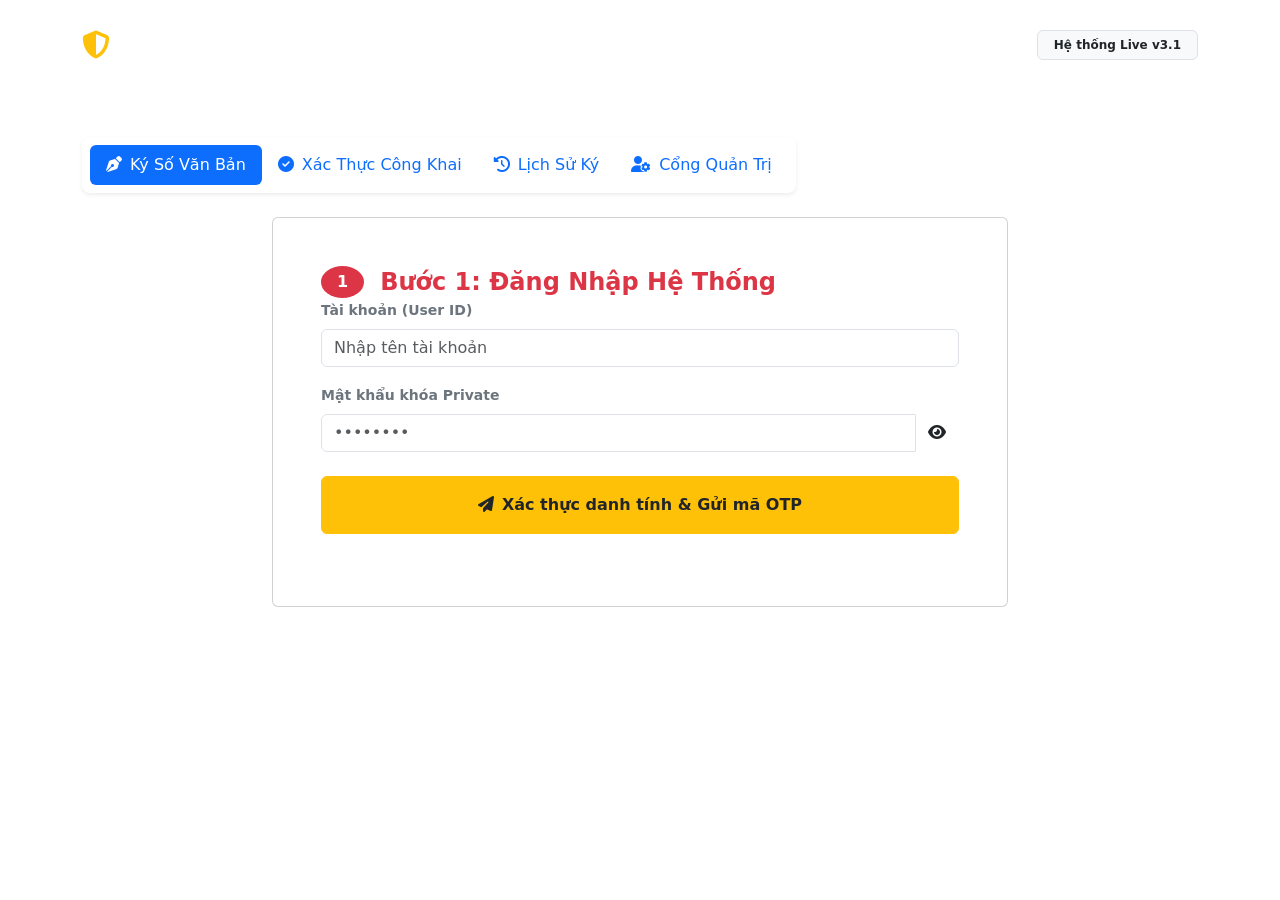
==== app/index.html @ 24457480 "sửa front end, placeholder" ====
<!DOCTYPE html>
<html lang="vi">

<head>
    <meta charset="UTF-8">
    <meta name="viewport" content="width=device-width, initial-scale=1.0">
    <title>Cổng Ký Số DXC</title>
    <link href="https://cdn.jsdelivr.net/npm/bootstrap@5.3.0/dist/css/bootstrap.min.css" rel="stylesheet">
    <link rel="icon" type="image/png" href="/static/images/mini.png">
    <link href="https://cdnjs.cloudflare.com/ajax/libs/font-awesome/6.4.0/css/all.min.css" rel="stylesheet">
    <link rel="stylesheet" href="/static/css/style.css">
    <script src="https://cdnjs.cloudflare.com/ajax/libs/pdf.js/3.11.174/pdf.min.js"></script>
</head>

<body>

    <nav class="navbar navbar-dark navbar-custom py-3">
        <div class="container">
            <div class="d-flex align-items-center">
                <i class="fa-solid fa-shield-halved text-warning fs-3 me-3"></i>
                <div>
                    <a class="navbar-brand fw-bold m-0 p-0 fs-4" href="#">DXC REMOTE SIGNING PORTAL</a>
                    <div class="text-white-50 small">Hạ tầng chứng thực và Ký số tập trung nội bộ</div>
                </div>
            </div>
            <span class="badge bg-light text-dark px-3 py-2 border">Hệ thống Live v3.1</span>
        </div>
    </nav>

    <div class="container my-5">
        <div class="row mb-4">
            <div class="col-12 text-center text-md-start">
                <div class="bg-white p-2 rounded-3 shadow-sm d-inline-flex flex-wrap gap-1">
                    <ul class="nav nav-pills flex-column flex-sm-row" id="pkiTabs" role="tablist">
                        <li class="nav-item">
                            <button class="nav-link active" id="sign-tab" data-bs-toggle="pill" data-bs-target="#sign"
                                type="button"><i class="fa-solid fa-pen-nib me-2"></i>Ký Số Văn Bản</button>
                        </li>
                        <li class="nav-item">
                            <button class="nav-link" id="verify-tab" data-bs-toggle="pill" data-bs-target="#verify"
                                type="button"><i class="fa-solid fa-circle-check me-2"></i>Xác Thực Công Khai</button>
                        </li>
                        <li class="nav-item">
                            <button class="nav-link" id="signhistory-tab" data-bs-toggle="pill"
                                data-bs-target="#signhistory" type="button"><i
                                    class="fa-solid fa-clock-rotate-left me-2"></i>Lịch Sử Ký</button>
                        </li>
                        <li class="nav-item">
                            <button class="nav-link" id="admin-tab" data-bs-toggle="pill" data-bs-target="#admin"
                                type="button"><i class="fa-solid fa-user-gear me-2"></i>Cổng Quản Trị</button>
                        </li>
                    </ul>
                </div>
            </div>
        </div>

        <div class="tab-content" id="pkiTabsContent">
            <div class="tab-pane fade show active" id="sign" role="tabpanel">
                <div class="row justify-content-center">
                    <div class="col-12 col-lg-8">
                        <div class="card card-custom p-4 p-md-5">

                            <form id="panel_step_1" onsubmit="event.preventDefault(); executeRequestOTP();">
                                <div id="resume_session_banner"
                                    class="alert alert-success border-0 rounded-3 mb-4 d-none">
                                    <i class="fa-solid fa-circle-check me-1"></i>
                                    Phiên OTP của tài khoản <span id="resume_session_uid" class="fw-bold"></span> vẫn
                                    còn hiệu lực.
                                    Nhập lại mật khẩu bên dưới rồi bấm nút này để tiếp tục ký ngay, <b>không cần xin mã
                                        OTP mới</b>.
                                    <button type="button" class="btn btn-success btn-sm fw-bold w-100 mt-2"
                                        onclick="resumeSessionContinueSigning()">
                                        <i class="fa-solid fa-arrow-right me-1"></i> Tiếp tục ký ngay
                                    </button>
                                </div>
                                <div class="d-flex align-items-center wizard-step-header">
                                    <span class="badge bg-danger rounded-circle me-3 px-3 py-2 fs-6">1</span>
                                    <h4 class="m-0 fw-bold text-danger">Bước 1: Đăng Nhập Hệ Thống</h4>
                                </div>
                                <div class="mb-3">
                                    <label class="form-label small fw-bold text-secondary">Tài khoản (User ID)</label>
                                    <input type="text" id="sign_uid" class="form-control"
                                        placeholder="Nhập tên tài khoản">
                                </div>
                                <div class="mb-4">
                                    <label class="form-label small fw-bold text-secondary">Mật khẩu khóa Private</label>
                                    <div class="input-group">
                                        <input type="password" id="sign_pwd" class="form-control"
                                            placeholder="••••••••">
                                        <button class="btn" type="button"
                                            onclick="togglePasswordVisibility('sign_pwd', this)"><i
                                                class="fa-solid fa-eye"></i></button>
                                    </div>
                                </div>
                                <button type="submit" id="btn_otp"
                                    class="btn btn-warning w-100 btn-action text-dark fw-bold py-3"><i
                                        class="fa-solid fa-paper-plane me-2"></i>Xác thực danh tính & Gửi mã
                                    OTP</button>
                            </form>

                            <form id="panel_step_2" class="d-none"
                                onsubmit="event.preventDefault(); executeVerifyOTP();">
                                <div class="d-flex align-items-center wizard-step-header">
                                    <span class="badge bg-warning text-dark rounded-circle me-3 px-3 py-2 fs-6">2</span>
                                    <h4 class="m-0 fw-bold text-warning text-dark">Bước 2: Xác Thực Mã OTP</h4>
                                </div>
                                <div class="alert alert-info border-0 rounded-3 mb-4">Hạ tầng CA đã gửi mã OTP về Email
                                    của tài khoản: <span id="txt_active_user" class="fw-bold text-danger"></span></div>
                                <div class="mb-4">
                                    <label class="form-label small fw-bold text-secondary">Nhập mã xác thực OTP gồm 6
                                        chữ số</label>
                                    <input type="text" id="sign_otp" class="form-control otp-input" placeholder="000000"
                                        maxlength="6">
                                </div>
                                <div class="row g-2">
                                    <div class="col-4"><button type="button" onclick="backToStep1()"
                                            class="btn btn-outline-secondary w-100 btn-action py-3">Quay lại</button>
                                    </div>
                                    <div class="col-8"><button type="submit" id="btn_verify_otp"
                                            class="btn btn-warning text-dark fw-bold w-100 btn-action py-3">XÁC THỰC MÃ
                                            OTP</button></div>
                                </div>
                            </form>

                            <form id="panel_step_3" class="d-none"
                                onsubmit="event.preventDefault(); executeBatchSign();">
                                <div class="d-flex align-items-center justify-content-between wizard-step-header">
                                    <div class="d-flex align-items-center">
                                        <span class="badge bg-success rounded-circle me-3 px-3 py-2 fs-6">3</span>
                                        <h4 class="m-0 fw-bold text-success">Bước 3: Tải Lên Văn Bản & Ký Số</h4>
                                    </div>
                                    <div class="d-flex align-items-center gap-3">
                                        <!-- Khung hiển thị ảnh chữ ký xem trước -->
                                        <img id="header_signature_preview" src="/static/images/logo_ctut.png"
                                            alt="Chữ ký hiện tại" title="Chữ ký sẽ được sử dụng đóng dấu"
                                            style="height: 35px; max-width: 120px; object-fit: contain; border: 1px dashed #ccc; padding: 2px; border-radius: 4px; background-color: #f8f9fa;">
                                        <button type="button"
                                            class="btn btn-sm btn-outline-dark rounded-3 fw-bold px-3 py-2 shadow-sm"
                                            data-bs-toggle="modal" data-bs-target="#userSelfUpdateModal">
                                            <i class="fa-solid fa-user-pen me-1 text-primary"></i> Thông tin cá nhân
                                        </button>
                                    </div>
                                </div>
                                <div class="mb-4">
                                    <label class="form-label small fw-bold text-secondary">Tải lên mảng danh sách văn
                                        bản PDF cần ký (Hỗ trợ chọn nhiều file)</label>
                                    <input type="file" id="sign_file" class="form-control" accept=".pdf" multiple
                                        onchange="handleSignFilesSelected(this)">
                                </div>

                                <div id="stamp_position_picker" class="mb-4 d-none">
                                    <div class="d-flex justify-content-between align-items-center mb-2 flex-wrap gap-2">
                                        <label class="form-label small fw-bold text-secondary m-0">
                                            <i class="fa-solid fa-arrows-up-down-left-right me-1 text-primary"></i>
                                            Kéo khung để chọn vị trí, kéo góc dưới-phải (■) để chỉnh kích thước (áp dụng cho toàn bộ các văn bản)
                                        </label>
                                        <button type="button" class="btn btn-sm btn-link text-secondary p-0"
                                            onclick="resetStampPosition()">Đặt lại mặc định</button>
                                    </div>
                                    <div class="d-flex align-items-center gap-2 mb-2">
                                        <button type="button" class="btn btn-sm btn-outline-secondary"
                                            onclick="changeStampPreviewPage(-1)"><i
                                                class="fa-solid fa-angle-left"></i></button>
                                        <span class="small fw-semibold text-secondary" id="stamp_page_indicator">Trang 1
                                            / 1</span>
                                        <button type="button" class="btn btn-sm btn-outline-secondary"
                                            onclick="changeStampPreviewPage(1)"><i
                                                class="fa-solid fa-angle-right"></i></button>
                                        <span class="small text-muted">(Chọn trang muốn đóng dấu trong văn bản đầu
                                            tiên)</span>
                                    </div>
                                    <div id="stamp_preview_wrapper"
                                        style="position:relative; display:inline-block; border:1px solid #dee2e6; border-radius:6px; overflow:hidden; max-width:100%;">
                                        <canvas id="stamp_preview_canvas"
                                            style="display:block; max-width:100%;"></canvas>
                                        <div id="stamp_drag_box"
                                            style="position:absolute; border:2px dashed #000000; background:rgba(0,0,0,0.05); cursor:grab; user-select:none; overflow:hidden;">
                                            <div id="stamp_preview_sig_area"
                                                style="position:absolute; inset:0; display:flex; align-items:center; justify-content:center;">
                                                <img id="stamp_preview_sig_img" src="" class="d-none"
                                                    style="max-width:80%; max-height:80%; object-fit:contain; opacity:0.85;">
                                                <span id="stamp_preview_sig_placeholder" class="text-muted"
                                                    style="font-size:9px; text-align:center; line-height:1.2;">Ảnh<br>chữ
                                                    ký</span>
                                            </div>
                                            <div id="stamp_preview_text_area"
                                                style="position:absolute; right:2px; bottom:2px; font-size:6px; line-height:1.2; color:#000; text-align:right; background:rgba(255,255,255,0.6); padding:1px 2px; border-radius:2px;">
                                                Ký bởi: ...<br>Thời gian: ...
                                            </div>
                                            <div id="stamp_resize_handle"
                                                style="position:absolute; right:0; bottom:0; width:14px; height:14px; cursor:nwse-resize; background:#000; opacity:0.55; border-top-left-radius:4px;">
                                            </div>
                                        </div>
                                    </div>
                                </div>
                                <div class="row g-2">
                                    <div class="col-4"><button type="button" onclick="logoutUser()"
                                            class="btn btn-outline-danger w-100 btn-action py-3"><i
                                                class="fa-solid fa-right-from-bracket me-1"></i>Đăng xuất</button>
                                    </div>
                                    <div class="col-8">
                                        <button type="submit" id="btn_sign"
                                            class="btn btn-primary w-100 btn-action py-3"
                                            style="background-color: #0f2d59; border:none;">
                                            <span id="sign_text"><i class="fa-solid fa-signature me-2"></i>KÝ SỐ ĐIỆN
                                                TỬ</span>
                                            <span id="sign_spinner"
                                                class="spinner-border spinner-border-sm d-none"></span>
                                        </button>
                                    </div>
                                </div>
                            </form>

                            <div id="sign_result" class="mt-4"></div>
                        </div>
                    </div>
                </div>
            </div>

            <div class="tab-pane fade" id="verify" role="tabpanel">
                <div class="row justify-content-center">
                    <div class="col-12 col-md-11 col-lg-10">
                        <div class="card card-custom p-4 p-md-5 text-center mb-4">
                            <i class="fa-solid fa-file-shield text-success display-4 mb-3"></i>
                            <h4 class="fw-bold">Thẩm Định Văn Bản Số Công Khai</h4>
                            <div class="w-100 mb-3">
                                <input type="file" id="verify_file" class="form-control mb-3" accept=".pdf" multiple>
                                <button onclick="executeVerify()"
                                    class="btn btn-success btn-action py-3 w-100 fw-bold"><i
                                        class="fa-solid fa-magnifying-glass me-2"></i>KIỂM TRA VĂN BẢN</button>
                            </div>
                            <div id="verify_result" class="mt-4 text-start"></div>
                        </div>

                        <div class="card card-custom p-4">
                            <div class="d-flex flex-wrap justify-content-between align-items-center gap-3 mb-4">
                                <h5 class="fw-bold m-0 text-dark"><i
                                        class="fa-solid fa-clock-history me-2 text-primary"></i>Nhật Ký Thẩm Định Hệ
                                    Thống</h5>
                                <button onclick="fetchHistoryFromServer()"
                                    class="btn btn-light btn-sm border text-secondary px-3"><i
                                        class="fa-solid fa-rotate me-1"></i>Làm mới</button>
                            </div>
                            <div class="row g-2 mb-3">
                                <div class="col-12 col-md-5">
                                    <div class="input-group">
                                        <span class="input-group-text bg-white border-end-0 text-muted"><i
                                                class="fa-solid fa-magnifying-glass"></i></span>
                                        <input type="text" id="log_search" class="form-control border-start-0 ps-0"
                                            placeholder="Tên văn bản hoặc người ký...">
                                    </div>
                                </div>
                                <div class="col-6 col-md-4">
                                    <select id="log_filter_status" class="form-select"
                                        onchange="handleLogSearchAndFilter()">
                                        <option value="ALL">-- Tất cả trạng thái mật mã --</option>
                                        <option value="Hợp lệ - Văn bản toàn vẹn">Hợp lệ - Văn bản toàn vẹn</option>
                                        <option value="chỉnh sửa">Cảnh báo: Văn bản đã bị chỉnh sửa sau khi ký</option>
                                        <option value="không hợp lệ">Chữ ký không hợp lệ</option>
                                        <option value="Chưa được ký số">Chưa được ký số</option>
                                        <option value="cấu trúc">Lỗi cấu trúc tệp - Không thể xác thực</option>
                                    </select>
                                </div>
                                <div class="col-6 col-md-3">
                                    <select id="log_rows_per_page" class="form-select"
                                        onchange="handleRowsPerPageChange()">
                                        <option value="5">5 dòng / trang</option>
                                        <option value="10" selected>10 dòng / trang</option>
                                        <option value="25">25 dòng / trang</option>
                                        <option value="50">50 dòng / trang</option>
                                    </select>
                                </div>
                            </div>
                            <div class="table-responsive">
                                <table class="table table-custom table-hover border align-middle m-0">
                                    <thead>
                                        <tr>
                                            <th onclick="handleLogSort('timestamp')">Thời gian <i
                                                    class="fa-solid fa-sort small ms-1 text-muted"></i></th>
                                            <th onclick="handleLogSort('filename')" style="width: 38%;">Tên tệp tin PDF
                                                (Click mở rộng) <i class="fa-solid fa-sort small ms-1 text-muted"></i>
                                            </th>
                                            <th onclick="handleLogSort('status')">Trạng thái mật mã <i
                                                    class="fa-solid fa-sort small ms-1 text-muted"></i></th>
                                            <th onclick="handleLogSort('signer')">Chủ thể sở hữu chữ ký <i
                                                    class="fa-solid fa-sort small ms-1 text-muted"></i></th>
                                            <th onclick="handleLogSort('client_ip')">Địa chỉ IP <i
                                                    class="fa-solid fa-sort small ms-1 text-muted"></i></th>
                                        </tr>
                                    </thead>
                                    <tbody id="history_table_body">
                                        <tr>
                                            <td colspan="5" class="text-center text-muted py-4">Đang nạp dữ liệu nhật ký
                                                bảo mật...</td>
                                        </tr>
                                    </tbody>
                                </table>
                            </div>
                            <div class="d-flex flex-wrap justify-content-between align-items-center mt-3 gap-2">
                                <small class="text-muted fw-semibold" id="log_pagination_info">Hiển thị 0 - 0 trong 0
                                    bản ghi</small>
                                <nav>
                                    <ul class="pagination pagination-sm m-0" id="log_pagination_controls"></ul>
                                </nav>
                            </div>
                        </div>
                    </div>
                </div>
            </div>

            <div class="tab-pane fade" id="signhistory" role="tabpanel">
                <div class="row justify-content-center">
                    <div class="col-12 col-md-11 col-lg-10">
                        <div class="card card-custom p-4">
                            <div class="d-flex flex-wrap justify-content-between align-items-center gap-3 mb-4">
                                <h5 class="fw-bold m-0 text-dark"><i
                                        class="fa-solid fa-signature me-2 text-primary"></i>Lịch Sử Ký Số</h5>
                                <button onclick="fetchSigningHistoryFromServer()"
                                    class="btn btn-light btn-sm border text-secondary px-3"><i
                                        class="fa-solid fa-rotate me-1"></i>Làm mới</button>
                            </div>
                            <div class="row g-2 mb-3">
                                <div class="col-12 col-md-5">
                                    <div class="input-group">
                                        <span class="input-group-text bg-white border-end-0 text-muted"><i
                                                class="fa-solid fa-magnifying-glass"></i></span>
                                        <input type="text" id="sign_log_search" class="form-control border-start-0 ps-0"
                                            placeholder="Tìm kiếm tên văn bản hoặc tài khoản ký...">
                                    </div>
                                </div>
                                <div class="col-6 col-md-4">
                                    <select id="sign_log_filter_status" class="form-select"
                                        onchange="handleSignLogSearchAndFilter()">
                                        <option value="ALL">-- Tất cả trạng thái --</option>
                                        <option value="SUCCESS">Ký thành công</option>
                                        <option value="FAILED">Ký thất bại</option>
                                    </select>
                                </div>
                                <div class="col-6 col-md-3">
                                    <select id="sign_log_rows_per_page" class="form-select"
                                        onchange="handleSignLogRowsPerPageChange()">
                                        <option value="5">5 dòng / trang</option>
                                        <option value="10" selected>10 dòng / trang</option>
                                        <option value="25">25 dòng / trang</option>
                                        <option value="50">50 dòng / trang</option>
                                    </select>
                                </div>
                            </div>
                            <div class="table-responsive">
                                <table class="table table-custom table-hover border align-middle m-0">
                                    <thead>
                                        <tr>
                                            <th onclick="handleSignLogSort('timestamp')">Thời gian <i
                                                    class="fa-solid fa-sort small ms-1 text-muted"></i></th>
                                            <th onclick="handleSignLogSort('filename')" style="width: 30%;">Tên tệp tin
                                                PDF <i class="fa-solid fa-sort small ms-1 text-muted"></i></th>
                                            <th onclick="handleSignLogSort('signer_name')">Người ký <i
                                                    class="fa-solid fa-sort small ms-1 text-muted"></i></th>
                                            <th onclick="handleSignLogSort('status')">Trạng thái <i
                                                    class="fa-solid fa-sort small ms-1 text-muted"></i></th>
                                            <th>Ghi chú</th>
                                        </tr>
                                    </thead>
                                    <tbody id="sign_history_table_body">
                                        <tr>
                                            <td colspan="5" class="text-center text-muted py-4">Đang nạp dữ liệu lịch sử
                                                ký...</td>
                                        </tr>
                                    </tbody>
                                </table>
                            </div>
                            <div class="d-flex flex-wrap justify-content-between align-items-center mt-3 gap-2">
                                <small class="text-muted fw-semibold" id="sign_log_pagination_info">Hiển thị 0 - 0 trong
                                    0 bản ghi</small>
                                <nav>
                                    <ul class="pagination pagination-sm m-0" id="sign_log_pagination_controls"></ul>
                                </nav>
                            </div>
                        </div>
                    </div>
                </div>
            </div>

            <div class="tab-pane fade" id="admin" role="tabpanel">
                <div class="row justify-content-center">
                    <div class="col-12 col-lg-12">
                        <div class="card card-custom p-4 p-md-5">
                            <div id="admin_login_panel" class="text-center mx-auto" style="max-width: 450px;">
                                <i class="fa-solid fa-user-lock text-danger display-4 mb-3"></i>
                                <h4 class="fw-bold text-dark mb-2">Cổng Quản Trị Hạ Tầng Mật Mã</h4>
                                <form onsubmit="event.preventDefault(); unlockAdminPanel();">
                                    <div class="mb-3 text-start">
                                        <label class="form-label small fw-bold text-secondary">Tài khoản Admin / Super
                                            Admin</label>
                                        <input type="text" id="admin_username" class="form-control"
                                            placeholder="superadmin hoặc admincds">
                                    </div>
                                    <div class="mb-4 text-start">
                                        <label class="form-label small fw-bold text-secondary">Mật khẩu xác thực tối
                                            cao</label>
                                        <div class="input-group">
                                            <input type="password" id="admin_password" class="form-control"
                                                placeholder="••••••••">
                                            <button class="btn" type="button"
                                                onclick="togglePasswordVisibility('admin_password', this)"><i
                                                    class="fa-solid fa-eye"></i></button>
                                        </div>
                                    </div>
                                    <button type="submit" class="btn btn-danger btn-action w-100 py-3 fw-bold">XÁC THỰC
                                        QUYỀN HẠ TẦNG</button>
                                </form>
                                <div id="admin_auth_result" class="mt-3"></div>
                            </div>

                            <div id="admin_main_panel" class="d-none">
                                <div
                                    class="alert alert-success border-0 rounded-3 mb-4 small fw-bold d-flex justify-content-between align-items-center flex-wrap gap-2">
                                    <span><i class="fa-solid fa-circle-check me-2"></i>Trạng thái phiên làm việc: <span
                                            class="badge bg-danger fs-6" id="txt_admin_role_badge">ADMIN</span></span>
                                    <div class="d-flex gap-2">
                                        <button id="btn_toggle_privilege_panel" onclick="showPrivilegeCard()"
                                            class="btn btn-sm btn-warning fw-bold d-none"><i
                                                class="fa-solid fa-user-shield me-1"></i>Cấp Quyền Hệ Thống</button>
                                        <button onclick="resetAdminView()"
                                            class="btn btn-sm btn-outline-danger fw-bold"><i
                                                class="fa-solid fa-right-from-bracket me-1"></i>Đăng xuất</button>
                                    </div>
                                </div>
                                <div class="row g-4">
                                    <div class="col-12 col-xl-7">
                                        <div class="card border border-light p-3 rounded-3 h-100 bg-light">
                                            <div
                                                class="d-flex justify-content-between align-items-center mb-3 flex-wrap gap-2">
                                                <div
                                                    class="btn-group btn-group-sm bg-white p-1 rounded-2 border shadow-sm">
                                                    <button id="sub_tab_teachers"
                                                        onclick="switchAdminTableData('TEACHERS')"
                                                        class="btn btn-primary fw-bold rounded-2 px-2"><i
                                                            class="fa-solid fa-graduation-cap me-1"></i>Giảng
                                                        Viên</button>
                                                    <button id="sub_tab_admins" onclick="switchAdminTableData('ADMINS')"
                                                        class="btn btn-white text-secondary fw-bold rounded-2 px-2 border-0"><i
                                                            class="fa-solid fa-user-shield me-1"></i>Ban Quản
                                                        Trị</button>
                                                    <button id="sub_tab_audit" onclick="switchAdminTableData('AUDIT')"
                                                        class="btn btn-white text-secondary fw-bold rounded-2 px-2 border-0"><i
                                                            class="fa-solid fa-clock-rotate-left me-1"></i>Nhật Ký Hệ
                                                        Thống</button>
                                                </div>
                                                <button onclick="refreshCurrentAdminViewTable()"
                                                    class="btn btn-white btn-sm border bg-white shadow-sm rounded-2"><i
                                                        class="fa-solid fa-arrow-rotate-right"></i></button>
                                            </div>
                                            <div id="wrapper_table_teachers" class="table-responsive">
                                                <table class="table table-hover border bg-white align-middle m-0"
                                                    style="font-size: 13.5px;">
                                                    <thead class="table-secondary">
                                                        <tr>
                                                            <th>Tài khoản ID</th>
                                                            <th>Họ và Tên (CN)</th>
                                                            <th>Email nhận OTP</th>
                                                            <th class="text-center">Thao tác</th>
                                                        </tr>
                                                    </thead>
                                                    <tbody id="admin_users_table_body">
                                                        <tr>
                                                            <td colspan="4" class="text-center text-muted py-3">Đang tải
                                                                danh sách tài khoản...</td>
                                                        </tr>
                                                    </tbody>
                                                </table>
                                            </div>
                                            <div id="wrapper_table_admins" class="table-responsive d-none">
                                                <table class="table table-hover border bg-white align-middle m-0"
                                                    style="font-size: 13.5px;">
                                                    <thead class="table-dark">
                                                        <tr>
                                                            <th>Tài khoản Quản trị ID</th>
                                                            <th>Cấp bậc đặc quyền</th>
                                                            <th class="text-center">Thao tác lệnh</th>
                                                        </tr>
                                                    </thead>
                                                    <tbody id="admin_roles_table_body">
                                                        <tr>
                                                            <td colspan="3" class="text-center text-muted py-3">Đang nạp
                                                                danh sách ban quản trị...</td>
                                                        </tr>
                                                    </tbody>
                                                </table>
                                            </div>
                                            <div id="wrapper_table_audit" class="table-responsive d-none">
                                                <table class="table table-hover border bg-white align-middle m-0"
                                                    style="font-size: 13.5px;">
                                                    <thead class="table-warning text-dark">
                                                        <tr>
                                                            <th>Thời gian xảy ra</th>
                                                            <th>Hành động thực thi</th>
                                                            <th>Đối tượng tác động</th>
                                                            <th>Địa chỉ IP</th>
                                                        </tr>
                                                    </thead>
                                                    <tbody id="admin_audit_table_body">
                                                        <tr>
                                                            <td colspan="4" class="text-center text-muted py-3">Đang nạp
                                                                dữ liệu audit an ninh...</td>
                                                        </tr>
                                                    </tbody>
                                                </table>
                                            </div>
                                        </div>
                                    </div>

                                    <div class="col-12 col-xl-5">
                                        <form id="admin_create_card"
                                            class="card border p-4 rounded-3 shadow-sm bg-white h-100"
                                            onsubmit="event.preventDefault(); executeRegister();">
                                            <h5 class="fw-bold text-success mb-4"><i
                                                    class="fa-solid fa-user-plus me-2"></i>Cấp Phát Chứng Thư Số Mới
                                            </h5>
                                            <div id="admin_create_restriction_msg"
                                                class="alert alert-warning small fw-bold d-none">
                                                <i class="fa-solid fa-lock me-1"></i> Chức năng cấp chứng thư mới bị
                                                khóa. Yêu cầu tài khoản cấp bậc Super Admin.
                                            </div>
                                            <div id="admin_create_form_fields">
                                                <div class="mb-3"><label
                                                        class="form-label small fw-bold text-secondary">User
                                                        ID</label><input type="text" id="reg_uid" class="form-control"
                                                        placeholder="username"></div>
                                                <div class="mb-3"><label
                                                        class="form-label small fw-bold text-secondary">Mật khẩu khóa
                                                        Private</label>
                                                    <div class="input-group"><input type="password" id="reg_pwd"
                                                            class="form-control" placeholder="Mật khẩu bảo mật"><button
                                                            class="btn" type="button"
                                                            onclick="togglePasswordVisibility('reg_pwd', this)"><i
                                                                class="fa-solid fa-eye"></i></button></div>
                                                </div>
                                                <div class="mb-3"><label
                                                        class="form-label small fw-bold text-secondary">Họ và Tên chủ sở
                                                        hữu</label><input type="text" id="reg_name" class="form-control"
                                                        placeholder="Lê Vĩ Khang"></div>
                                                <div class="mb-4"><label
                                                        class="form-label small fw-bold text-secondary">Email nhận OTP
                                                        thực tế</label><input type="email" id="reg_email"
                                                        class="form-control" placeholder="lvkhang@ctuet.edu.vn"></div>
                                                <button type="submit"
                                                    class="btn btn-primary btn-action fw-bold w-100 py-3"
                                                    style="background-color: #0f2d59; border:none;"><i
                                                        class="fa-solid fa-user-plus me-2"></i>PHÁT HÀNH CHỨNG THƯ
                                                    SỐ</button>
                                            </div>
                                            <div id="reg_result" class="mt-3"></div>
                                        </form>

                                        <form id="admin_edit_card"
                                            class="card border border-primary p-4 rounded-3 shadow-sm bg-white h-100 d-none"
                                            onsubmit="event.preventDefault(); executeAdminUpdateUser();">
                                            <div class="d-flex justify-content-between align-items-center mb-4">
                                                <h5 class="fw-bold text-primary m-0"><i
                                                        class="fa-solid fa-user-pen me-2"></i>Chỉnh Sửa & Tái Ký</h5>
                                                <button type="button" onclick="closeEditUser()"
                                                    class="btn btn-sm btn-outline-secondary fw-bold"><i
                                                        class="fa-solid fa-xmark me-1"></i>Hủy</button>
                                            </div>
                                            <input type="hidden" id="edit_uid">
                                            <div class="mb-2"><label class="form-label small fw-bold text-secondary">Tài
                                                    khoản mục tiêu</label><input type="text" id="edit_uid_display"
                                                    class="form-control bg-light text-muted" disabled></div>
                                            <div class="mb-2"><label class="form-label small fw-bold text-secondary">Họ
                                                    và Tên mới (Common Name)</label><input type="text" id="edit_name"
                                                    class="form-control"></div>
                                            <div class="mb-3"><label class="form-label small fw-bold text-secondary">Hộp
                                                    thư mới (Email công vụ)</label><input type="email" id="edit_email"
                                                    class="form-control"></div>
                                            <div class="mb-2"><label class="form-label small fw-bold text-danger">Mật
                                                    khẩu khóa Private mới (Bỏ trống nếu giữ nguyên)</label><input
                                                    type="password" id="edit_password" class="form-control"
                                                    placeholder="Đặt lại mật khẩu thực thể"></div>
                                            <div class="mb-4"><label class="form-label small fw-bold text-danger">Xác
                                                    nhận mật khẩu mới</label><input type="password"
                                                    id="edit_password_confirm" class="form-control"
                                                    placeholder="Xác nhận lại mật khẩu"></div>
                                            <button type="submit"
                                                class="btn btn-success btn-action fw-bold w-100 py-3"><i
                                                    class="fa-solid fa-signature me-2"></i>CẬP NHẬT & TÁI KÝ CHỨNG
                                                THƯ</button>
                                            <div id="edit_user_result" class="mt-3"></div>
                                        </form>

                                        <form id="admin_privilege_card"
                                            class="card border border-warning p-4 rounded-3 shadow-sm bg-white h-100 d-none"
                                            onsubmit="event.preventDefault(); executeAssignPrivilege();">
                                            <div class="d-flex justify-content-between align-items-center mb-4">
                                                <h5 class="fw-bold text-warning text-dark m-0"><i
                                                        class="fa-solid fa-user-shield me-2 text-warning"></i>Cấp Đặc
                                                    Quyền Hệ Thống</h5>
                                                <button type="button" onclick="closePrivilegeCard()"
                                                    class="btn btn-sm btn-outline-secondary fw-bold"><i
                                                        class="fa-solid fa-xmark me-1"></i>Đóng</button>
                                            </div>
                                            <div class="mb-3"><label
                                                    class="form-label small fw-bold text-secondary">Định danh tài khoản
                                                    quản trị mới</label><input type="text" id="priv_user"
                                                    class="form-control" placeholder="Ví dụ: username"></div>
                                            <div class="mb-3"><label class="form-label small fw-bold text-secondary">Mật
                                                    khẩu đăng nhập cổng</label>
                                                <div class="input-group"><input type="password" id="priv_pass"
                                                        class="form-control" placeholder="••••••••"><button class="btn"
                                                        type="button"
                                                        onclick="togglePasswordVisibility('priv_pass', this)"><i
                                                            class="fa-solid fa-eye"></i></button></div>
                                            </div>
                                            <div class="mb-4"><label
                                                    class="form-label small fw-bold text-secondary">Chọn vai trò bảo
                                                    mật</label><select id="priv_role" class="form-select">
                                                    <option value="ADMIN">Cán bộ hỗ trợ (RA Officer/Admin)</option>
                                                    <option value="SUPER_ADMIN">Quản trị viên (Super Admin)
                                                    </option>
                                                </select></div>
                                            <button type="submit"
                                                class="btn btn-warning btn-action text-dark fw-bold w-100 py-3"><i
                                                    class="fa-solid fa-key me-2"></i>KÍCH HOẠT ỦY QUYỀN</button>
                                            <div id="priv_result" class="mt-3"></div>
                                        </form>
                                    </div>
                                </div>
                            </div>
                        </div>
                    </div>
                </div>
            </div>
        </div>
    </div>

    <div class="modal fade" id="userSelfUpdateModal" tabindex="-1" aria-labelledby="userSelfUpdateModalLabel"
        aria-hidden="true">
        <div class="modal-dialog modal-dialog-centered">
            <div class="modal-content"
                style="border-radius: 16px; overflow: hidden; box-shadow: 0 10px 30px rgba(0,0,0,0.1);">
                <div class="modal-header bg-light border-bottom">
                    <h5 class="modal-title fw-bold text-secondary fs-6" id="userSelfUpdateModalLabel">
                        <i class="fa-solid fa-user-gear me-2 text-primary"></i>Trung tâm cấu hình thông tin cá nhân
                        Giảng viên
                    </h5>
                    <button type="button" class="btn-close" data-bs-dismiss="modal" aria-label="Close"></button>
                </div>
                <div class="modal-body p-4">
                    <form onsubmit="event.preventDefault(); executeUserSelfUpdate();">
                        <div class="mb-3">
                            <label class="form-label small fw-bold text-muted m-0">Họ và Tên mới (Common Name)</label>
                            <input type="text" id="user_self_name" class="form-control"
                                placeholder="Bỏ trống nếu giữ nguyên">
                        </div>
                        <div class="mb-3">
                            <label class="form-label small fw-bold text-muted m-0">Mật khẩu khóa Private mới</label>
                            <input type="password" id="user_self_pass" class="form-control"
                                placeholder="Bỏ trống nếu không đổi">
                        </div>
                        <div class="mb-4">
                            <label class="form-label small fw-bold text-muted m-0">Xác nhận mật khẩu mới</label>
                            <input type="password" id="user_self_pass_confirm" class="form-control"
                                placeholder="Xác nhận mật khẩu mới">
                        </div>
                        <button type="submit" class="btn btn-primary btn-action fw-bold w-100 py-3"
                            style="background-color: #0f2d59; border: none;">
                            Cập nhật hồ sơ mật mã cá nhân
                        </button>
                        <div id="user_self_result" class="mt-3 text-center small"></div>
                    </form>

                    <hr class="my-4">

                    <div>
                        <label class="form-label small fw-bold text-muted m-0">
                            <i class="fa-solid fa-signature me-1 text-primary"></i>
                            Ảnh chữ ký cá nhân (khuyến nghị PNG đã tách nền trong suốt)
                        </label>
                        <div class="text-muted small mb-2">Ảnh này sẽ thay cho logo mặc định của trường khi đóng dấu ký
                            số.</div>
                        <input type="file" id="user_self_signature_file" class="form-control mb-2" accept="image/*">
                        <button type="button" class="btn btn-outline-primary fw-bold w-100 py-2"
                            onclick="executeUploadSignature()">
                            <i class="fa-solid fa-upload me-1"></i> Tải lên ảnh chữ ký
                        </button>
                        <div id="user_self_signature_result" class="mt-3 text-center small"></div>
                    </div>
                </div>
            </div>
        </div>
    </div>

    <script src="https://cdn.jsdelivr.net/npm/bootstrap@5.3.0/dist/js/bootstrap.bundle.min.js"></script>
    <script src="/static/js/script.js"></script>
</body>

</html>
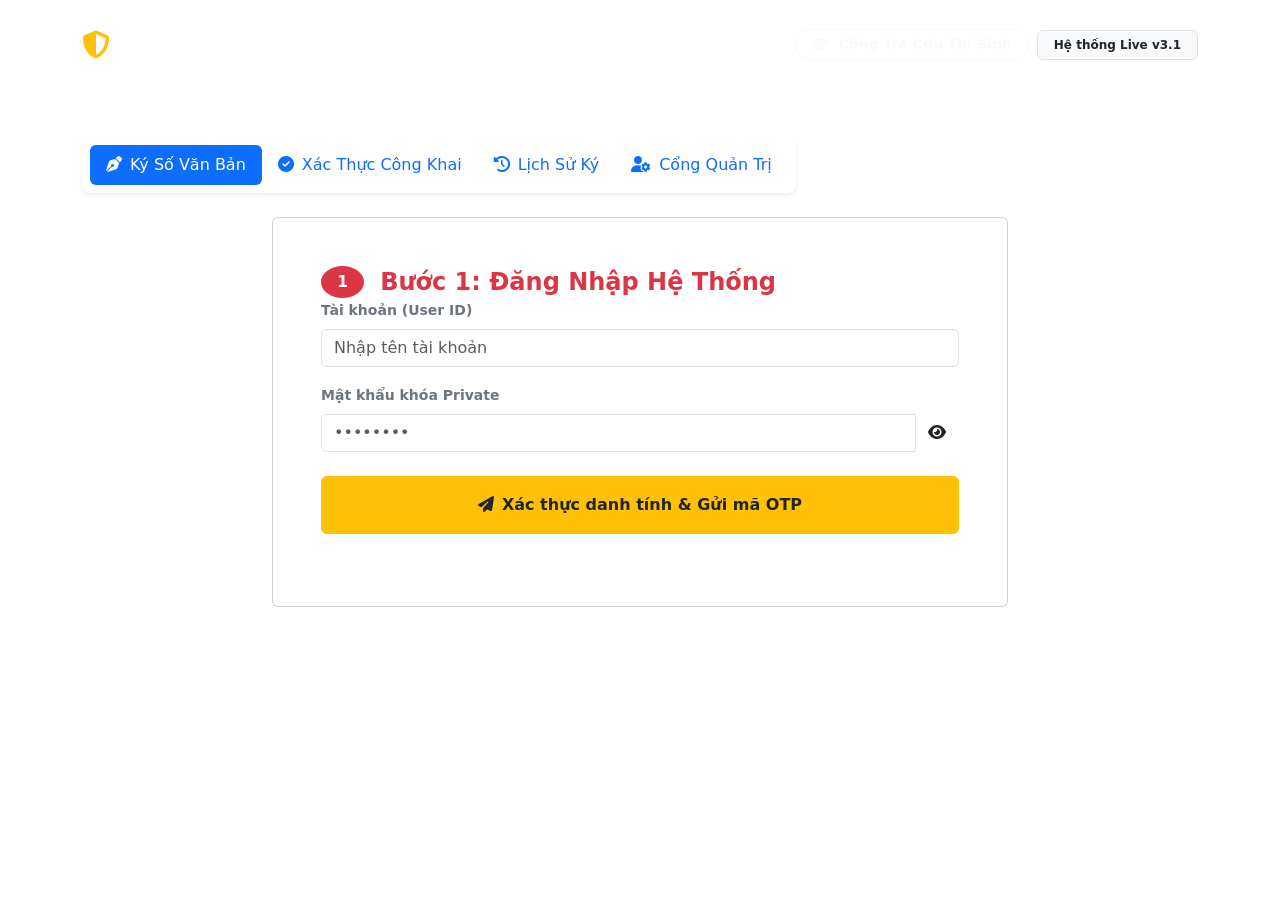
==== commit 7267c749: "Them Cong Tra Cuu & Tham Dinh Giay Bao Trung Tuyen cong khai cho thi sinh (/tra-cuu)" ====
--- a/app/index.html
+++ b/app/index.html
@@ -4,9 +4,8 @@
 <head>
     <meta charset="UTF-8">
     <meta name="viewport" content="width=device-width, initial-scale=1.0">
-    <title>Cổng Ký Số DXC</title>
+    <title>Cổng Chữ Ký Số Tập Trung - CTUT</title>
     <link href="https://cdn.jsdelivr.net/npm/bootstrap@5.3.0/dist/css/bootstrap.min.css" rel="stylesheet">
-    <link rel="icon" type="image/png" href="/static/images/mini.png">
     <link href="https://cdnjs.cloudflare.com/ajax/libs/font-awesome/6.4.0/css/all.min.css" rel="stylesheet">
     <link rel="stylesheet" href="/static/css/style.css">
     <script src="https://cdnjs.cloudflare.com/ajax/libs/pdf.js/3.11.174/pdf.min.js"></script>
@@ -19,11 +18,14 @@
             <div class="d-flex align-items-center">
                 <i class="fa-solid fa-shield-halved text-warning fs-3 me-3"></i>
                 <div>
-                    <a class="navbar-brand fw-bold m-0 p-0 fs-4" href="#">DXC REMOTE SIGNING PORTAL</a>
+                    <a class="navbar-brand fw-bold m-0 p-0 fs-4" href="#">CTUT REMOTE SIGNING PORTAL</a>
                     <div class="text-white-50 small">Hạ tầng chứng thực và Ký số tập trung nội bộ</div>
                 </div>
             </div>
-            <span class="badge bg-light text-dark px-3 py-2 border">Hệ thống Live v3.1</span>
+            <div class="d-flex align-items-center gap-2 ms-auto">
+                <a href="/tra-cuu" target="_blank" class="btn btn-outline-light btn-sm rounded-pill px-3 fw-bold"><i class="fa-solid fa-graduation-cap me-1"></i> Cổng Tra Cứu Thí Sinh</a>
+                <span class="badge bg-light text-dark px-3 py-2 border">Hệ thống Live v3.1</span>
+            </div>
         </div>
     </nav>
 
@@ -61,18 +63,6 @@
                         <div class="card card-custom p-4 p-md-5">
 
                             <form id="panel_step_1" onsubmit="event.preventDefault(); executeRequestOTP();">
-                                <div id="resume_session_banner"
-                                    class="alert alert-success border-0 rounded-3 mb-4 d-none">
-                                    <i class="fa-solid fa-circle-check me-1"></i>
-                                    Phiên OTP của tài khoản <span id="resume_session_uid" class="fw-bold"></span> vẫn
-                                    còn hiệu lực.
-                                    Nhập lại mật khẩu bên dưới rồi bấm nút này để tiếp tục ký ngay, <b>không cần xin mã
-                                        OTP mới</b>.
-                                    <button type="button" class="btn btn-success btn-sm fw-bold w-100 mt-2"
-                                        onclick="resumeSessionContinueSigning()">
-                                        <i class="fa-solid fa-arrow-right me-1"></i> Tiếp tục ký ngay
-                                    </button>
-                                </div>
                                 <div class="d-flex align-items-center wizard-step-header">
                                     <span class="badge bg-danger rounded-circle me-3 px-3 py-2 fs-6">1</span>
                                     <h4 class="m-0 fw-bold text-danger">Bước 1: Đăng Nhập Hệ Thống</h4>
@@ -102,7 +92,7 @@
                                 onsubmit="event.preventDefault(); executeVerifyOTP();">
                                 <div class="d-flex align-items-center wizard-step-header">
                                     <span class="badge bg-warning text-dark rounded-circle me-3 px-3 py-2 fs-6">2</span>
-                                    <h4 class="m-0 fw-bold text-warning text-dark">Bước 2: Xác Thực Mã OTP</h4>
+                                    <h4 class="m-0 fw-bold text-warning text-dark">Bước 2: Xác Thực Mã An Toàn OTP</h4>
                                 </div>
                                 <div class="alert alert-info border-0 rounded-3 mb-4">Hạ tầng CA đã gửi mã OTP về Email
                                     của tài khoản: <span id="txt_active_user" class="fw-bold text-danger"></span></div>
@@ -111,6 +101,16 @@
                                         chữ số</label>
                                     <input type="text" id="sign_otp" class="form-control otp-input" placeholder="000000"
                                         maxlength="6">
+                                </div>
+                                <div class="d-flex justify-content-between align-items-center mb-3 small">
+                                    <span class="text-muted">
+                                        Mã có hiệu lực trong
+                                        <span id="otp_countdown_text" class="fw-bold text-danger">02:00</span>
+                                    </span>
+                                    <button type="button" id="btn_resend_otp"
+                                        onclick="executeResendOTP()" class="btn btn-link btn-sm p-0 d-none fw-bold">
+                                        <i class="fa-solid fa-rotate-right me-1"></i>Gửi lại mã OTP
+                                    </button>
                                 </div>
                                 <div class="row g-2">
                                     <div class="col-4"><button type="button" onclick="backToStep1()"
@@ -154,41 +154,72 @@
                                             <i class="fa-solid fa-arrows-up-down-left-right me-1 text-primary"></i>
                                             Kéo khung để chọn vị trí, kéo góc dưới-phải (■) để chỉnh kích thước (áp dụng cho toàn bộ các văn bản)
                                         </label>
-                                        <button type="button" class="btn btn-sm btn-link text-secondary p-0"
-                                            onclick="resetStampPosition()">Đặt lại mặc định</button>
-                                    </div>
-                                    <div class="d-flex align-items-center gap-2 mb-2">
-                                        <button type="button" class="btn btn-sm btn-outline-secondary"
-                                            onclick="changeStampPreviewPage(-1)"><i
-                                                class="fa-solid fa-angle-left"></i></button>
-                                        <span class="small fw-semibold text-secondary" id="stamp_page_indicator">Trang 1
-                                            / 1</span>
-                                        <button type="button" class="btn btn-sm btn-outline-secondary"
-                                            onclick="changeStampPreviewPage(1)"><i
-                                                class="fa-solid fa-angle-right"></i></button>
-                                        <span class="small text-muted">(Chọn trang muốn đóng dấu trong văn bản đầu
-                                            tiên)</span>
-                                    </div>
-                                    <div id="stamp_preview_wrapper"
-                                        style="position:relative; display:inline-block; border:1px solid #dee2e6; border-radius:6px; overflow:hidden; max-width:100%;">
-                                        <canvas id="stamp_preview_canvas"
-                                            style="display:block; max-width:100%;"></canvas>
-                                        <div id="stamp_drag_box"
-                                            style="position:absolute; border:2px dashed #000000; background:rgba(0,0,0,0.05); cursor:grab; user-select:none; overflow:hidden;">
-                                            <div id="stamp_preview_sig_area"
-                                                style="position:absolute; inset:0; display:flex; align-items:center; justify-content:center;">
-                                                <img id="stamp_preview_sig_img" src="" class="d-none"
-                                                    style="max-width:80%; max-height:80%; object-fit:contain; opacity:0.85;">
-                                                <span id="stamp_preview_sig_placeholder" class="text-muted"
-                                                    style="font-size:9px; text-align:center; line-height:1.2;">Ảnh<br>chữ
-                                                    ký</span>
-                                            </div>
-                                            <div id="stamp_preview_text_area"
-                                                style="position:absolute; right:2px; bottom:2px; font-size:6px; line-height:1.2; color:#000; text-align:right; background:rgba(255,255,255,0.6); padding:1px 2px; border-radius:2px;">
-                                                Ký bởi: ...<br>Thời gian: ...
-                                            </div>
-                                            <div id="stamp_resize_handle"
-                                                style="position:absolute; right:0; bottom:0; width:14px; height:14px; cursor:nwse-resize; background:#000; opacity:0.55; border-top-left-radius:4px;">
+                                        <button type="button" class="btn btn-sm btn-outline-secondary rounded-2 px-2 py-1 fw-semibold shadow-sm"
+                                            onclick="resetStampPosition()">
+                                            <i class="fa-solid fa-rotate-left me-1"></i>Đặt lại mặc định
+                                        </button>
+                                    </div>
+                                    <div class="d-flex flex-column align-items-center justify-content-center mb-3 bg-light p-2 rounded-3 border gap-1">
+                                        <div class="d-flex align-items-center justify-content-center gap-2 flex-wrap">
+                                            <button type="button" class="btn btn-sm btn-outline-secondary" title="Trang đầu"
+                                                onclick="jumpToStampPage(0)"><i
+                                                    class="fa-solid fa-angles-left"></i></button>
+                                            <button type="button" class="btn btn-sm btn-outline-secondary" title="Trang trước"
+                                                onclick="changeStampPreviewPage(-1)"><i
+                                                    class="fa-solid fa-angle-left"></i></button>
+                                            <span class="small fw-semibold text-secondary">Trang</span>
+                                            <input type="number" id="stamp_page_number_input" class="form-control form-control-sm bg-white shadow-sm"
+                                                style="width:65px; text-align:center;" min="1" value="1"
+                                                onchange="jumpToStampPageFromInput()" onkeydown="if(event.key==='Enter'){event.preventDefault(); jumpToStampPageFromInput();}">
+                                            <span class="small fw-semibold text-secondary">/ <span id="stamp_page_total">1</span></span>
+                                            <button type="button" class="btn btn-sm btn-outline-secondary" title="Trang kế"
+                                                onclick="changeStampPreviewPage(1)"><i
+                                                    class="fa-solid fa-angle-right"></i></button>
+                                            <button type="button" class="btn btn-sm btn-outline-secondary" title="Trang cuối"
+                                                onclick="jumpToStampPage(-1)"><i
+                                                    class="fa-solid fa-angles-right"></i></button>
+                                        </div>
+                                        <div class="text-center mt-1">
+                                            <small class="text-muted" style="font-size: 12px;">
+                                                <i class="fa-solid fa-circle-info me-1 text-primary"></i>
+                                                Chọn trang mục tiêu muốn đóng dấu (Vị trí & trang này sẽ áp dụng đồng bộ cho tất cả file PDF được chọn)
+                                            </small>
+                                        </div>
+                                    </div>
+                                    <div style="display:flex; justify-content:center; width:100%;">
+                                        <div id="stamp_preview_wrapper"
+                                            style="position:relative; display:inline-block; border:1px solid #dee2e6; border-radius:6px; overflow:hidden; max-width:100%;">
+                                            <canvas id="stamp_preview_canvas"
+                                                style="display:block; max-width:100%;"></canvas>
+                                            <div id="stamp_drag_box"
+                                                style="position:absolute; border:2px dashed #000000; background:rgba(0,0,0,0.05); cursor:grab; user-select:none; overflow:hidden;">
+                                                <!-- Nút X góc phải trên để Tắt/Bật vùng ảnh chữ ký -->
+                                                <button type="button" id="btn_toggle_sig_img"
+                                                    onclick="toggleSignatureImageArea()"
+                                                    title="Tắt/Bật vùng ảnh chữ ký"
+                                                    style="position:absolute; top:2px; right:2px; width:16px; height:16px; border-radius:50%; background:#dc3545; border:none; color:#fff; font-size:10px; font-weight:bold; line-height:1; cursor:pointer; z-index:30; display:flex; align-items:center; justify-content:center; padding:0; box-shadow:0 1px 3px rgba(0,0,0,0.4);">✕</button>
+
+                                                <div id="stamp_preview_sig_area"
+                                                    style="position:absolute; left:0; top:0; width:55%; height:100%; display:flex; align-items:center; justify-content:center;">
+                                                    <img id="stamp_preview_sig_img" src="" class="d-none"
+                                                        style="max-width:80%; max-height:80%; object-fit:contain; opacity:0.85;">
+                                                    <span id="stamp_preview_sig_placeholder" class="text-muted"
+                                                        style="font-size:9px; text-align:center; line-height:1.2;">Ảnh<br>chữ
+                                                        ký</span>
+                                                </div>
+                                                <div id="stamp_preview_text_area"
+                                                    style="position:absolute; left:55%; top:0; width:45%; height:100%; font-size:6px; line-height:1.2; color:#000; text-align:left; background:rgba(255,255,255,0.6); padding:1px 2px; border-radius:2px; display:flex; flex-direction:column; justify-content:center;">
+                                                    Ký bởi: ...<br>Thời gian: ...
+                                                </div>
+                                                <!-- Thông báo Ký Ẩn khi người dùng bấm nút X tắt hiển thị dấu -->
+                                                <div id="stamp_preview_off_msg" class="d-none text-danger small fw-bold text-center"
+                                                    style="position:absolute; inset:0; display:flex; flex-direction:column; align-items:center; justify-content:center; font-size:8.5px; background:rgba(255,255,255,0.92); line-height:1.2; padding:2px; z-index:25;">
+                                                    <span><i class="fa-solid fa-eye-slash text-danger me-1"></i>KÝ ẨN</span>
+                                                    <span class="text-secondary" style="font-size:7.5px;">(Không in dấu lên PDF)</span>
+                                                </div>
+                                                <div id="stamp_resize_handle"
+                                                    style="position:absolute; right:0; bottom:0; width:14px; height:14px; cursor:nwse-resize; background:#000; opacity:0.55; border-top-left-radius:4px;">
+                                                </div>
                                             </div>
                                         </div>
                                     </div>
@@ -406,7 +437,7 @@
                                                     class="fa-solid fa-eye"></i></button>
                                         </div>
                                     </div>
-                                    <button type="submit" class="btn btn-danger btn-action w-100 py-3 fw-bold">XÁC THỰC
+                                    <button type="submit" id="btn_admin_login" class="btn btn-danger btn-action w-100 py-3 fw-bold">XÁC THỰC
                                         QUYỀN HẠ TẦNG</button>
                                 </form>
                                 <div id="admin_auth_result" class="mt-3"></div>
@@ -459,12 +490,13 @@
                                                             <th>Tài khoản ID</th>
                                                             <th>Họ và Tên (CN)</th>
                                                             <th>Email nhận OTP</th>
+                                                            <th class="text-center">Trạng thái</th>
                                                             <th class="text-center">Thao tác</th>
                                                         </tr>
                                                     </thead>
                                                     <tbody id="admin_users_table_body">
                                                         <tr>
-                                                            <td colspan="4" class="text-center text-muted py-3">Đang tải
+                                                            <td colspan="5" class="text-center text-muted py-3">Đang tải
                                                                 danh sách tài khoản...</td>
                                                         </tr>
                                                     </tbody>
@@ -526,7 +558,7 @@
                                                 <div class="mb-3"><label
                                                         class="form-label small fw-bold text-secondary">User
                                                         ID</label><input type="text" id="reg_uid" class="form-control"
-                                                        placeholder="username"></div>
+                                                        placeholder="levikhang"></div>
                                                 <div class="mb-3"><label
                                                         class="form-label small fw-bold text-secondary">Mật khẩu khóa
                                                         Private</label>
@@ -544,7 +576,7 @@
                                                         class="form-label small fw-bold text-secondary">Email nhận OTP
                                                         thực tế</label><input type="email" id="reg_email"
                                                         class="form-control" placeholder="lvkhang@ctuet.edu.vn"></div>
-                                                <button type="submit"
+                                                <button type="submit" id="btn_register"
                                                     class="btn btn-primary btn-action fw-bold w-100 py-3"
                                                     style="background-color: #0f2d59; border:none;"><i
                                                         class="fa-solid fa-user-plus me-2"></i>PHÁT HÀNH CHỨNG THƯ
@@ -602,7 +634,7 @@
                                             <div class="mb-3"><label
                                                     class="form-label small fw-bold text-secondary">Định danh tài khoản
                                                     quản trị mới</label><input type="text" id="priv_user"
-                                                    class="form-control" placeholder="Ví dụ: username"></div>
+                                                    class="form-control" placeholder="Ví dụ: levikhang_admin"></div>
                                             <div class="mb-3"><label class="form-label small fw-bold text-secondary">Mật
                                                     khẩu đăng nhập cổng</label>
                                                 <div class="input-group"><input type="password" id="priv_pass"
@@ -615,10 +647,10 @@
                                                     class="form-label small fw-bold text-secondary">Chọn vai trò bảo
                                                     mật</label><select id="priv_role" class="form-select">
                                                     <option value="ADMIN">Cán bộ hỗ trợ (RA Officer/Admin)</option>
-                                                    <option value="SUPER_ADMIN">Quản trị viên (Super Admin)
+                                                    <option value="SUPER_ADMIN">Quản trị viên tối cao (Super Admin)
                                                     </option>
                                                 </select></div>
-                                            <button type="submit"
+                                            <button type="submit" id="btn_assign_privilege"
                                                 class="btn btn-warning btn-action text-dark fw-bold w-100 py-3"><i
                                                     class="fa-solid fa-key me-2"></i>KÍCH HOẠT ỦY QUYỀN</button>
                                             <div id="priv_result" class="mt-3"></div>
@@ -679,7 +711,7 @@
                         <div class="text-muted small mb-2">Ảnh này sẽ thay cho logo mặc định của trường khi đóng dấu ký
                             số.</div>
                         <input type="file" id="user_self_signature_file" class="form-control mb-2" accept="image/*">
-                        <button type="button" class="btn btn-outline-primary fw-bold w-100 py-2"
+                        <button type="button" id="btn_upload_signature" class="btn btn-outline-primary fw-bold w-100 py-2"
                             onclick="executeUploadSignature()">
                             <i class="fa-solid fa-upload me-1"></i> Tải lên ảnh chữ ký
                         </button>
@@ -690,8 +722,42 @@
         </div>
     </div>
 
+    <!-- Toast thông báo dùng chung toàn hệ thống, thay cho alert() mặc định của
+         trình duyệt (xấu, không đồng bộ giao diện, chặn luồng thao tác). -->
+    <div id="app_toast_container"
+        style="position:fixed; top:20px; right:20px; z-index:2050; display:flex; flex-direction:column; gap:10px; max-width:380px;">
+    </div>
+
+    <!-- Modal xác nhận dùng chung, thay cho confirm() mặc định của trình duyệt. -->
+    <div class="modal fade" id="appConfirmModal" tabindex="-1" aria-hidden="true">
+        <div class="modal-dialog modal-dialog-centered">
+            <div class="modal-content" style="border-radius: 14px;">
+                <div class="modal-header border-0 pb-0">
+                    <h6 class="modal-title fw-bold text-dark" id="appConfirmModalTitle">Xác nhận thao tác</h6>
+                    <button type="button" class="btn-close" data-bs-dismiss="modal" aria-label="Close"></button>
+                </div>
+                <div class="modal-body pt-2 text-secondary" id="appConfirmModalBody"></div>
+                <div class="modal-footer border-0 pt-0">
+                    <button type="button" class="btn btn-outline-secondary fw-bold" data-bs-dismiss="modal">Hủy</button>
+                    <button type="button" id="appConfirmModalOkBtn" class="btn btn-danger fw-bold">Xác nhận</button>
+                </div>
+            </div>
+        </div>
+    </div>
+
+    <style>
+        @keyframes appToastSlideIn {
+            from { transform: translateX(30px); opacity: 0; }
+            to { transform: translateX(0); opacity: 1; }
+        }
+        .app-toast-notify {
+            animation: appToastSlideIn 0.25s ease-out;
+            transition: opacity 0.3s ease, transform 0.3s ease;
+        }
+    </style>
+
     <script src="https://cdn.jsdelivr.net/npm/bootstrap@5.3.0/dist/js/bootstrap.bundle.min.js"></script>
-    <script src="/static/js/script.js"></script>
+    <script src="/static/js/script.js?v=3.0"></script>
 </body>
 
 </html>
